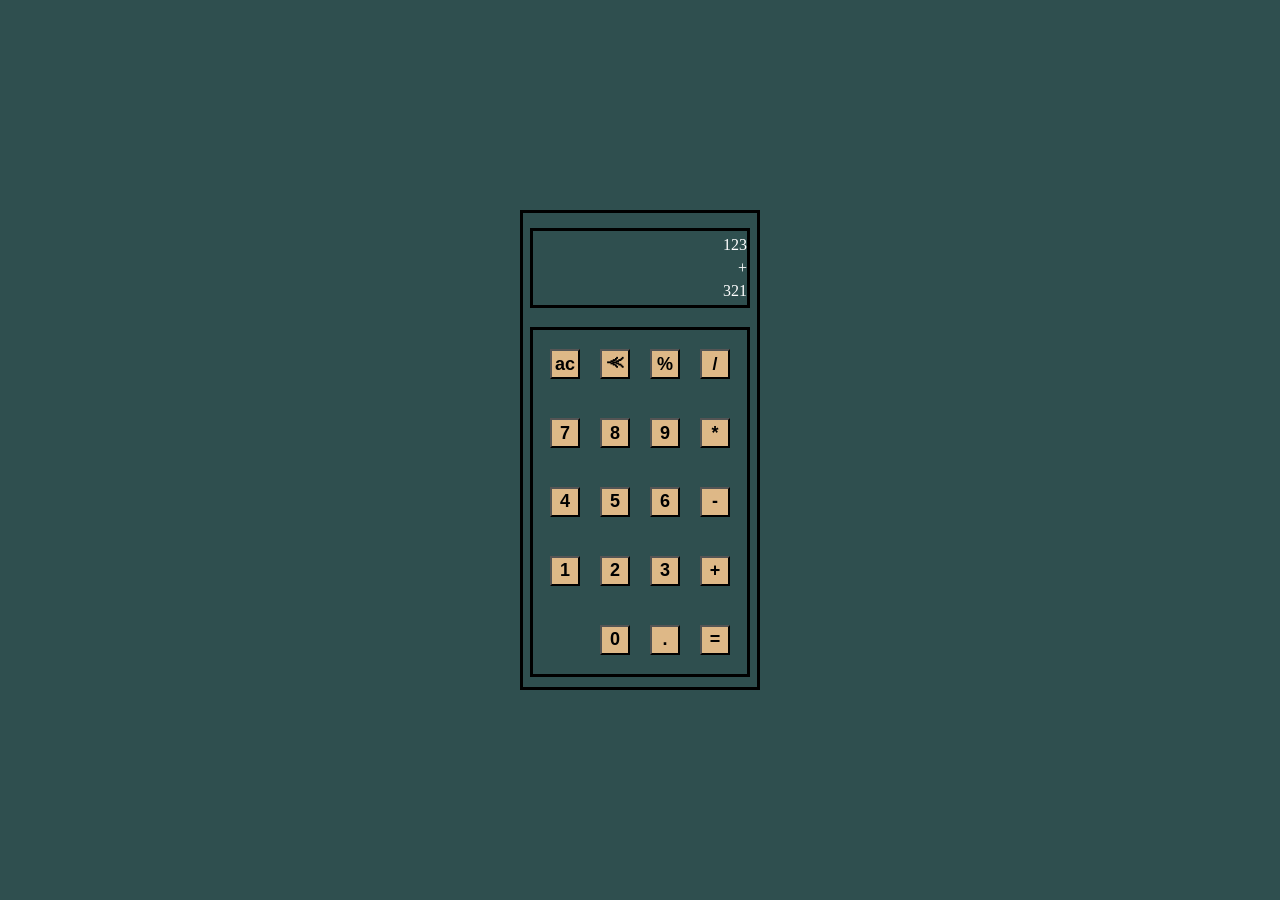
==== indext.html @ 4b944bf4 "create calculator without functionality, index.HTML and styling" ====
<!DOCTYPE html>
<html lang="en">

<head>
    <meta charset="UTF-8">
    <meta name="viewport" content="width=device-width, initial-scale=1.0">
    <link rel="stylesheet" href="css/global.css">
    <link rel="stylesheet" href="css/main.css">
    <title>Calculator</title>
</head>

<body>
    <!-- calculator -->
    <div class="calculator">
        <!-- display -->
        <div class="display-container">
            <div class="display display-number-one">123</div>
            <div class="display display-operator">+</div>
            <div class="display display-number-two">321</div>
        </div>
        <!-- buttons -->
        <div class="buttons-grid">
            <div class="buttons-row">
                <button class="btn">ac</button>
                <button class="btn">⪻</button>
                <button class="btn">%</button>
                <button class="btn">/</button>
            </div>
            <div class="buttons-row">
                <button class="btn">7</button>
                <button class="btn">8</button>
                <button class="btn">9</button>
                <button class="btn">*</button>
            </div>
            <div class="buttons-row">
                <button class="btn">4</button>
                <button class="btn">5</button>
                <button class="btn">6</button>
                <button class="btn">-</button>
            </div>
            <div class="buttons-row">
                <button class="btn">1</button>
                <button class="btn">2</button>
                <button class="btn">3</button>
                <button class="btn">+</button>
            </div>
            <div class="buttons-row">
                <button class="btn">0</button>
                <button class="btn">.</button>
                <button class="btn">=</button>
            </div>
        </div>
    </div>
</body>

</html>
---- css/global.css ----
/* Global styles */
* {
    margin: 0;
    padding: 0;
    box-sizing: border-box;
}
---- css/main.css ----
/* Main section */
body {
    background-color: darkslategrey;
    display: flex;
    justify-content: center;
    align-items: center;
    height: 100vh;
}

/* Calculator */
.calculator {
    border: solid black;
    height: 30rem;
    width: 15rem;
    display: flex;
    align-items: center;
    justify-content: space-between;
    flex-direction: column;
}

/* Display */
.display-container {
    border: solid black;
    width: 220px;
    margin-top: 15px;
    display: flex;
    flex-direction: column;
    justify-content: space-evenly;
    align-items: flex-end;
    height: 5rem;
    color: #fff;
}

/* Buttons container */
.buttons-grid {
    border: solid black;
    margin-top: 10px;
    margin-bottom: 10px;
    display: flex;
    width: 220px;
    height: 350px;
    align-items: center;
    justify-content: space-around;
    flex-direction: column;
}

.buttons-row {
    display: flex;
}

/* Buttons */
.btn {
    width: 30px;
    height: 30px;
    margin: 0px 10px;
    background-color: burlywood;
    font-size: large;
    font-weight: bold;
    cursor: pointer;
}

/* Button 0 */
.buttons-grid>.buttons-row:last-child .btn:first-child {
    margin-left: 60px;
}
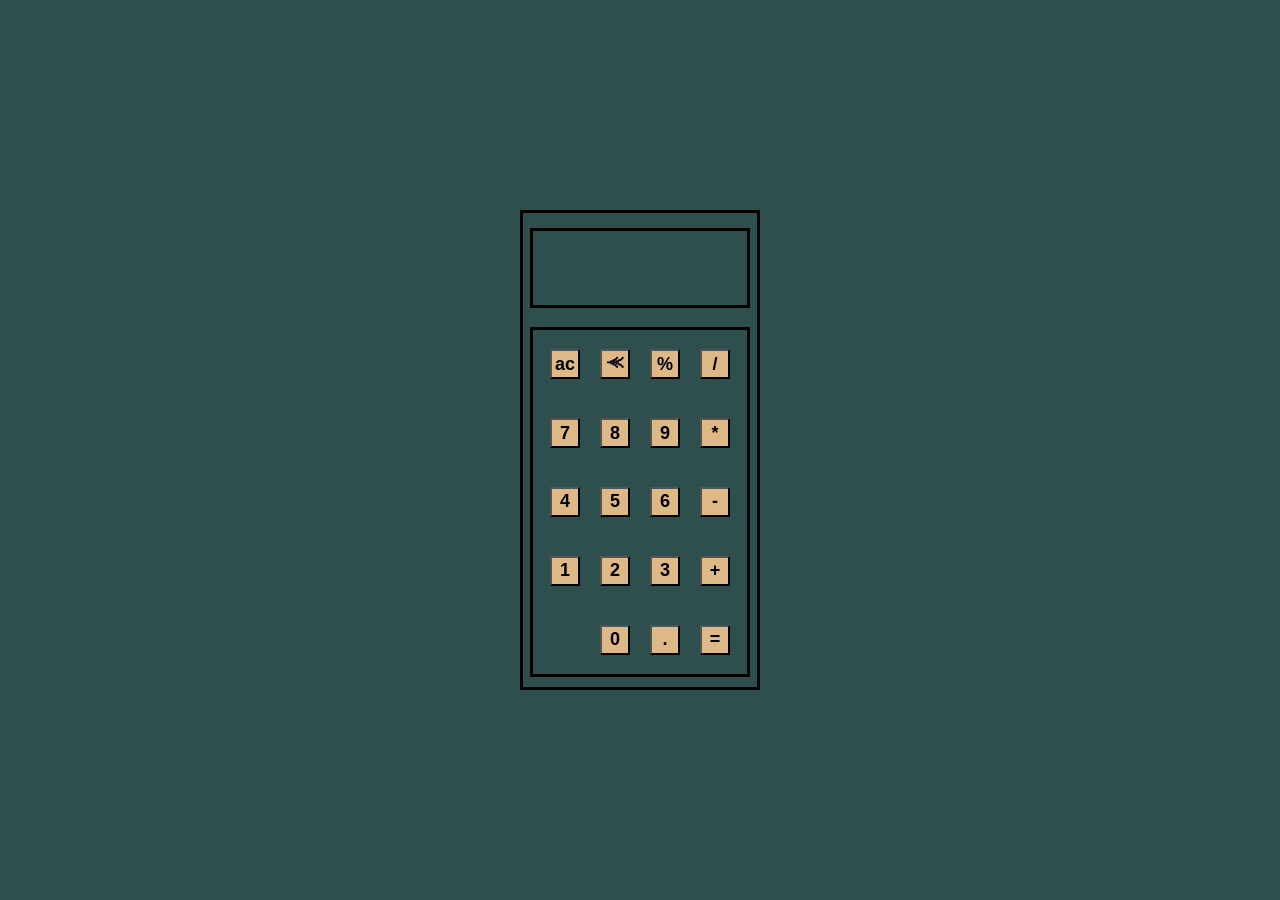
==== commit b1bb8a89: "Add functionality to number buttons, basic operators and the equals button" ====
--- a/indext.html
+++ b/indext.html
@@ -6,6 +6,7 @@
     <meta name="viewport" content="width=device-width, initial-scale=1.0">
     <link rel="stylesheet" href="css/global.css">
     <link rel="stylesheet" href="css/main.css">
+    <script defer src="js/main.js"></script>
     <title>Calculator</title>
 </head>
 
@@ -14,40 +15,40 @@
     <div class="calculator">
         <!-- display -->
         <div class="display-container">
-            <div class="display display-number-one">123</div>
-            <div class="display display-operator">+</div>
-            <div class="display display-number-two">321</div>
+            <div class="display display-number-one"></div>
+            <div class="display display-operator"></div>
+            <div class="display display-number-two"></div>
         </div>
         <!-- buttons -->
         <div class="buttons-grid">
             <div class="buttons-row">
-                <button class="btn">ac</button>
-                <button class="btn">⪻</button>
-                <button class="btn">%</button>
-                <button class="btn">/</button>
+                <button class="btn" id="ac">ac</button>
+                <button class="btn" id="del">⪻</button>
+                <button class="btn" id="%">%</button>
+                <button class="btn" id="/">/</button>
             </div>
             <div class="buttons-row">
-                <button class="btn">7</button>
-                <button class="btn">8</button>
-                <button class="btn">9</button>
-                <button class="btn">*</button>
+                <button class="btn" id="7">7</button>
+                <button class="btn" id="8">8</button>
+                <button class="btn" id="9">9</button>
+                <button class="btn" id="*">*</button>
             </div>
             <div class="buttons-row">
-                <button class="btn">4</button>
-                <button class="btn">5</button>
-                <button class="btn">6</button>
-                <button class="btn">-</button>
+                <button class="btn" id="4">4</button>
+                <button class="btn" id="5">5</button>
+                <button class="btn" id="6">6</button>
+                <button class="btn" id="-">-</button>
             </div>
             <div class="buttons-row">
-                <button class="btn">1</button>
-                <button class="btn">2</button>
-                <button class="btn">3</button>
-                <button class="btn">+</button>
+                <button class="btn" id="1">1</button>
+                <button class="btn" id="2">2</button>
+                <button class="btn" id="3">3</button>
+                <button class="btn" id="+">+</button>
             </div>
             <div class="buttons-row">
-                <button class="btn">0</button>
-                <button class="btn">.</button>
-                <button class="btn">=</button>
+                <button class="btn" id="0">0</button>
+                <button class="btn" id=".">.</button>
+                <button class="btn" id="=">=</button>
             </div>
         </div>
     </div>
--- a/css/main.css
+++ b/css/main.css
@@ -29,6 +29,13 @@
     align-items: flex-end;
     height: 5rem;
     color: #fff;
+}
+
+.display {
+    height: 30px;
+    width: 180px;
+    display: flex;
+    justify-content: flex-end;
 }
 
 /* Buttons container */
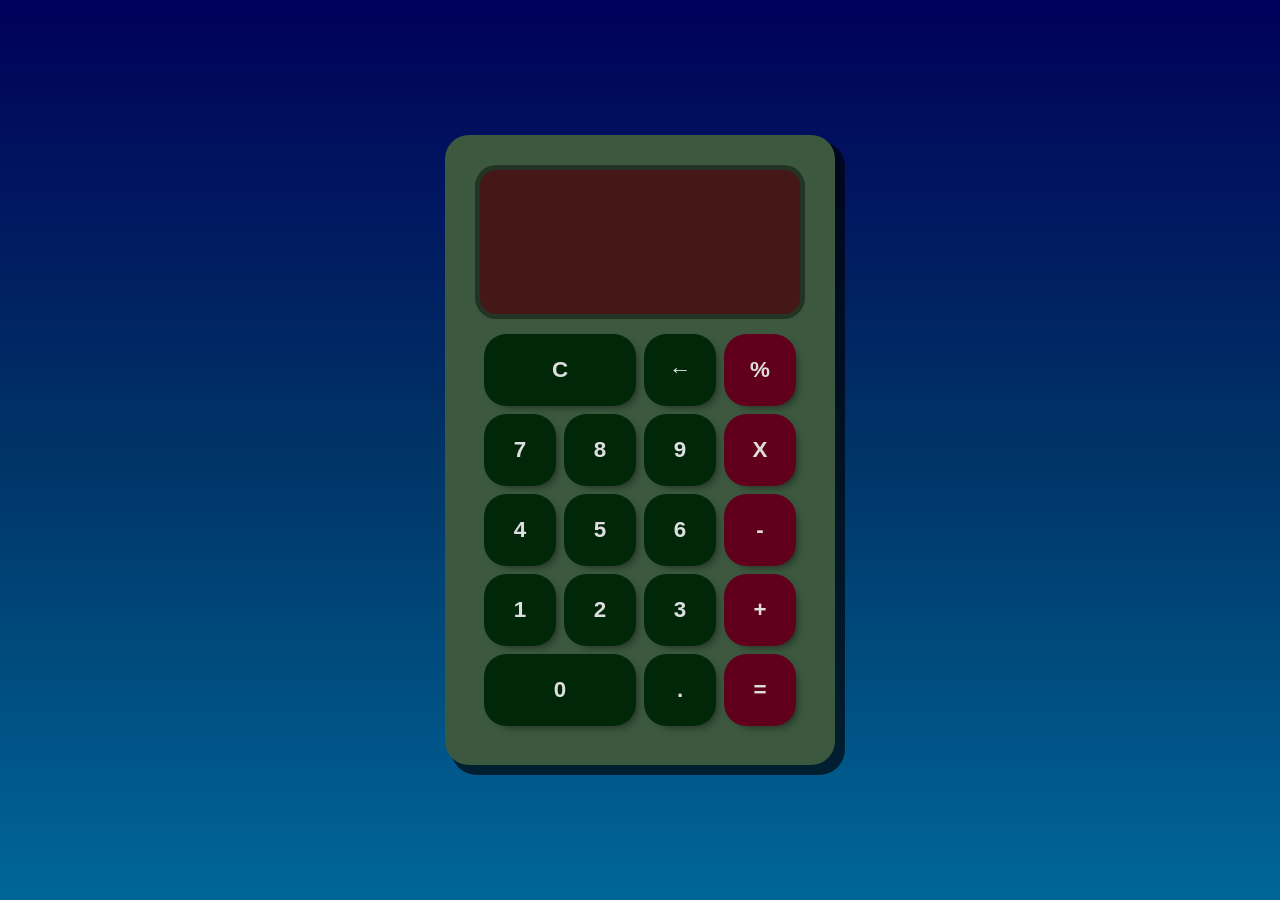
==== commit 3c4b3446: "Finishing the calculator project" ====
--- a/indext.html
+++ b/indext.html
@@ -6,50 +6,37 @@
     <meta name="viewport" content="width=device-width, initial-scale=1.0">
     <link rel="stylesheet" href="css/global.css">
     <link rel="stylesheet" href="css/main.css">
-    <script defer src="js/main.js"></script>
+    <script src="js/display.js"></script>
+    <script src="js/calculator.js"></script>
+    <script src="js/main.js" defer></script>
     <title>Calculator</title>
 </head>
 
 <body>
-    <!-- calculator -->
-    <div class="calculator">
-        <!-- display -->
-        <div class="display-container">
-            <div class="display display-number-one"></div>
-            <div class="display display-operator"></div>
-            <div class="display display-number-two"></div>
-        </div>
-        <!-- buttons -->
-        <div class="buttons-grid">
-            <div class="buttons-row">
-                <button class="btn" id="ac">ac</button>
-                <button class="btn" id="del">⪻</button>
-                <button class="btn" id="%">%</button>
-                <button class="btn" id="/">/</button>
+    <div class="container">
+        <div class="calculator">
+            <div class="display">
+                <div id="previous-value"></div>
+                <div id="actual-value"></div>
             </div>
-            <div class="buttons-row">
-                <button class="btn" id="7">7</button>
-                <button class="btn" id="8">8</button>
-                <button class="btn" id="9">9</button>
-                <button class="btn" id="*">*</button>
-            </div>
-            <div class="buttons-row">
-                <button class="btn" id="4">4</button>
-                <button class="btn" id="5">5</button>
-                <button class="btn" id="6">6</button>
-                <button class="btn" id="-">-</button>
-            </div>
-            <div class="buttons-row">
-                <button class="btn" id="1">1</button>
-                <button class="btn" id="2">2</button>
-                <button class="btn" id="3">3</button>
-                <button class="btn" id="+">+</button>
-            </div>
-            <div class="buttons-row">
-                <button class="btn" id="0">0</button>
-                <button class="btn" id=".">.</button>
-                <button class="btn" id="=">=</button>
-            </div>
+            <button class="col-2" onclick="display.deleteAll()">C</button>
+            <button onclick="display.delete()">&larr;</button>
+            <button class="operator" value="divide">%</button>
+            <button class="number">7</button>
+            <button class="number">8</button>
+            <button class="number">9</button>
+            <button class="operator" value="multiply">X</button>
+            <button class="number">4</button>
+            <button class="number">5</button>
+            <button class="number">6</button>
+            <button class="operator" value="subtract">-</button>
+            <button class="number">1</button>
+            <button class="number">2</button>
+            <button class="number">3</button>
+            <button class="operator" value="add">+</button>
+            <button class="col-2 number">0</button>
+            <button class="number">.</button>
+            <button class="operator" value="equal">=</button>
         </div>
     </div>
 </body>
--- a/css/global.css
+++ b/css/global.css
@@ -1,6 +1,5 @@
 /* Global styles */
 * {
-    margin: 0;
-    padding: 0;
-    box-sizing: border-box;
+    font-family: Verdana, Geneva, Tahoma, sans-serif;
+    color: #dedede;
 }
--- a/css/main.css
+++ b/css/main.css
@@ -1,72 +1,78 @@
-/* Main section */
 body {
-    background-color: darkslategrey;
+    margin: 0;
+    background: rgb(93, 90, 148);
+    background: linear-gradient(to bottom,
+            #00005a 0%,
+            #003366 50%,
+            #006699 100%);
+}
+
+.container {
     display: flex;
     justify-content: center;
     align-items: center;
     height: 100vh;
 }
 
-/* Calculator */
 .calculator {
-    border: solid black;
-    height: 30rem;
-    width: 15rem;
-    display: flex;
-    align-items: center;
-    justify-content: space-between;
-    flex-direction: column;
+    display: grid;
+    grid-template-columns: repeat(4, 5rem);
+    grid-template-rows: 10em repeat(5, 5rem);
+    padding: 2.2em;
+    background-color: rgb(60, 89, 63);
+    border-radius: 1.5em;
+    box-shadow: 8px 8px 0.3px 2px #000000a5;
 }
 
-/* Display */
-.display-container {
-    border: solid black;
-    width: 220px;
-    margin-top: 15px;
-    display: flex;
-    flex-direction: column;
-    justify-content: space-evenly;
-    align-items: flex-end;
-    height: 5rem;
-    color: #fff;
+.calculator>button {
+    cursor: pointer;
+    border: none;
+    margin: 0.2em;
+    padding: 0;
+    font-weight: 900;
+    font-size: 1.4em;
+    border-radius: 1em;
+    background-color: rgb(0, 40, 8);
+    box-shadow: 5px 5px 10px -5px #00000093;
+}
+
+.calculator>button:active {
+    background-color: rgba(174, 6, 6, 0.658);
+}
+
+.col-2 {
+    grid-column: span 2;
+}
+
+.calculator .operator {
+    background-color: #61001d;
+    box-shadow: 5px 5px 10px -5px #00000093;
+}
+
+.calculator .operator:active {
+    background-color: #34009c95;
 }
 
 .display {
-    height: 30px;
-    width: 180px;
+    grid-column: 1 / -1;
+    padding: 1em 1.5em;
     display: flex;
-    justify-content: flex-end;
+    margin: 0 0 1em 0;
+    flex-direction: column;
+    text-align: right;
+    background-color: rgb(69, 23, 23);
+    border-radius: 1em;
+    justify-content: space-between;
+    word-break: break-all;
+    font-weight: 600;
+    overflow: auto;
+    box-shadow: 0px 0px 0px 5px #0000006c;
 }
 
-/* Buttons container */
-.buttons-grid {
-    border: solid black;
-    margin-top: 10px;
-    margin-bottom: 10px;
-    display: flex;
-    width: 220px;
-    height: 350px;
-    align-items: center;
-    justify-content: space-around;
-    flex-direction: column;
+#previous-value {
+    font-size: 1.9em;
 }
 
-.buttons-row {
-    display: flex;
-}
-
-/* Buttons */
-.btn {
-    width: 30px;
-    height: 30px;
-    margin: 0px 10px;
-    background-color: burlywood;
-    font-size: large;
-    font-weight: bold;
-    cursor: pointer;
-}
-
-/* Button 0 */
-.buttons-grid>.buttons-row:last-child .btn:first-child {
-    margin-left: 60px;
+#actual-value {
+    font-size: 1.5em;
 }
